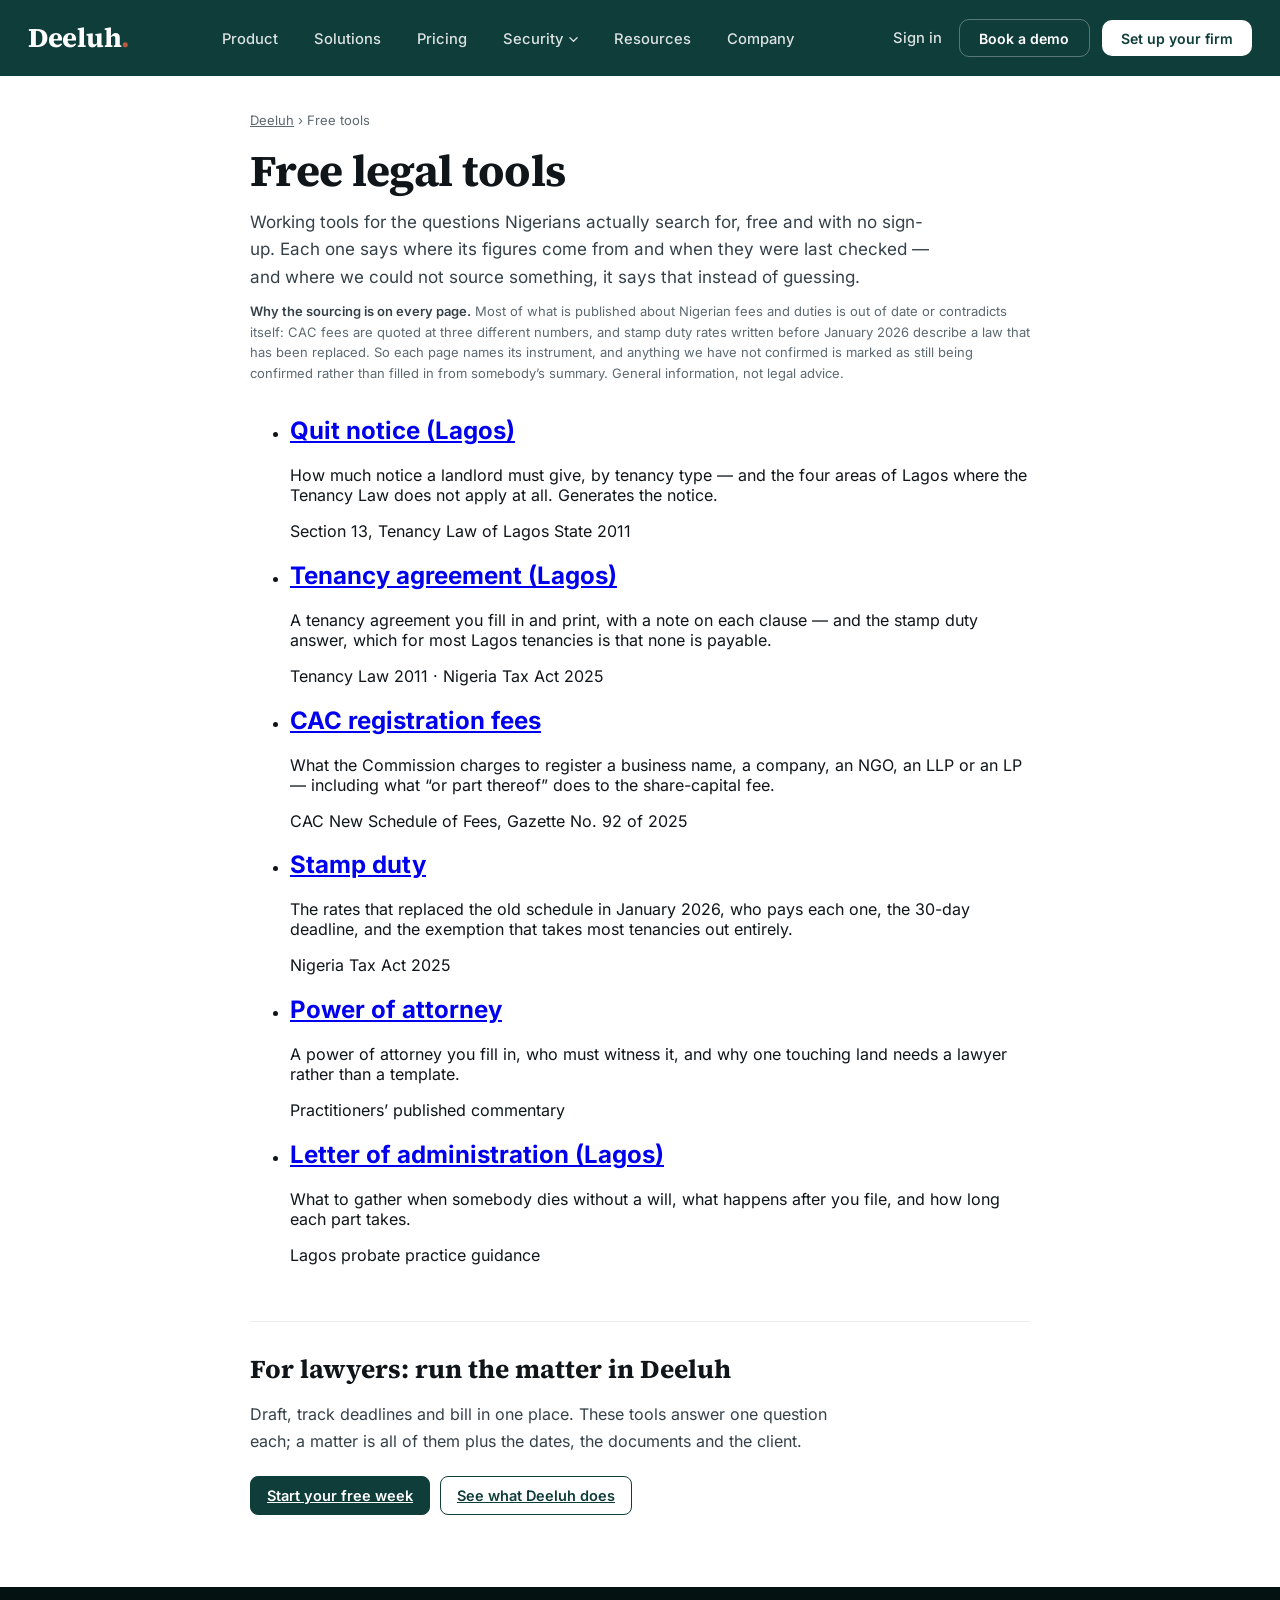
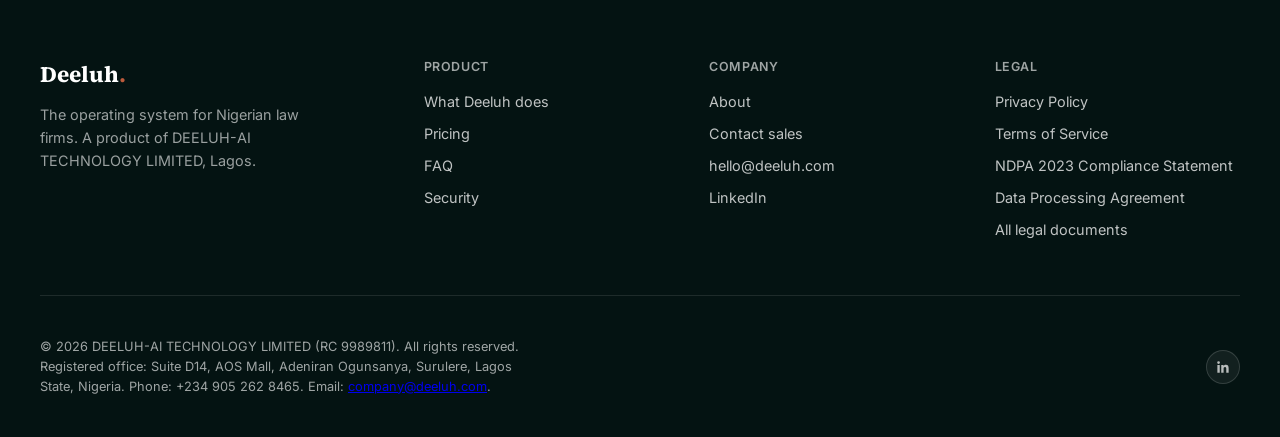
==== tools/index.html @ 896efa9a "Add a power of attorney page, the tools index, the sitemap and a page check Completes the set: six t" ====
<!DOCTYPE html>
<html lang="en">
<head>
<meta charset="UTF-8">
<meta name="viewport" content="width=device-width, initial-scale=1.0">
<title>Free legal tools for Nigeria · Deeluh</title>
<meta name="description" content="Free tools for Nigerian legal work: quit notice periods for Lagos, a tenancy agreement, CAC registration fees from the gazette, stamp duty rates from the Nigeria Tax Act 2025, a power of attorney, and a letter of administration checklist. No sign-up.">
<link rel="canonical" href="https://deeluh.com/tools/">
<meta property="og:type" content="article">
<meta property="og:site_name" content="Deeluh">
<meta property="og:title" content="Free legal tools for Nigeria · Deeluh">
<meta property="og:description" content="Free tools for Nigerian legal work: quit notice periods for Lagos, a tenancy agreement, CAC registration fees from the gazette, stamp duty rates from the Nigeria Tax Act 2025, a power of attorney, and a letter of administration checklist. No sign-up.">
<meta property="og:url" content="https://deeluh.com/tools/">
<meta property="og:image" content="https://deeluh.com/assets/images/og-deeluh.png">
<meta property="og:image:width" content="1200">
<meta property="og:image:height" content="630">
<meta name="twitter:card" content="summary_large_image">
<link rel="icon" href="/favicon.ico" sizes="48x48">
<link rel="icon" type="image/png" sizes="32x32" href="/assets/icons/favicon-32.png">
<link rel="apple-touch-icon" href="/assets/icons/apple-touch-icon.png">
<link rel="preload" href="/assets/fonts/source-serif-4-latin-wght.woff2" as="font" type="font/woff2" crossorigin>
<link rel="preload" href="/assets/fonts/inter-latin-wght.woff2" as="font" type="font/woff2" crossorigin>
<link rel="stylesheet" href="/styles.css">
<link rel="stylesheet" href="/assets/tools.css">
</head>
<body>

<nav class="navbar" id="siteNavbar">
  <div class="navbar__inner">

    <a href="/" class="navbar__logo" aria-label="Deeluh home page"><span class="wordmark">Deeluh<span class="wordmark__dot">.</span></span></a>

    <ul class="navbar__menu">
      <li><a href="/product.html">Product</a></li>
      <li><a href="/solutions.html">Solutions</a></li>
      <li><a href="/#pricing">Pricing</a></li>

      <li class="navbar__item--dropdown">
        <button class="navbar__dropdown-trigger" type="button" aria-haspopup="true" aria-expanded="false">
          Security
          <svg class="navbar__dropdown-caret" viewBox="0 0 10 6" fill="none" aria-hidden="true">
            <path d="M1 1l4 4 4-4" stroke="currentColor" stroke-width="1.4" stroke-linecap="round" stroke-linejoin="round"/>
          </svg>
        </button>
        <div class="navbar__dropdown-panel">
          <a href="/legal.html#security" class="navbar__dropdown-link">Security Overview</a>
          <a href="/legal.html" class="navbar__dropdown-link">Legal</a>
        </div>
      </li>

      <li><a href="/resources.html">Resources</a></li>
      <li><a href="/company.html">Company</a></li>
    </ul>

    <div class="navbar__actions">
      <a href="https://app.deeluh.com/auth/login" class="navbar__signin">Sign in</a>
      <a href="https://calendly.com/deeluhhq" class="navbar__btn navbar__btn--ghost">Book a demo</a>
      <a href="https://app.deeluh.com/auth/signup" class="navbar__btn navbar__btn--primary">Set up your firm</a>
    </div>

    <button class="navbar__burger" id="navBurger" aria-label="Toggle menu" aria-expanded="false">
      <span></span><span></span><span></span>
    </button>

  </div>

  <div class="navbar__mobile" id="navMobile">
    <div class="navbar__mobile-inner">
      <ul class="navbar__mobile-links">
        <li><a href="/product.html">Product</a></li>
        <li><a href="/solutions.html">Solutions</a></li>
        <li><a href="/#pricing">Pricing</a></li>

        <li class="navbar__mobile-dropdown" id="navLegalDropdown">
          <button class="navbar__mobile-dropdown-trigger" type="button" aria-expanded="false" aria-controls="navLegalPanel">
            Security
            <svg class="navbar__mobile-dropdown-caret" viewBox="0 0 10 6" fill="none" aria-hidden="true">
              <path d="M1 1l4 4 4-4" stroke="currentColor" stroke-width="1.4" stroke-linecap="round" stroke-linejoin="round"/>
            </svg>
          </button>
          <div class="navbar__mobile-dropdown-panel" id="navLegalPanel">
            <div class="navbar__mobile-dropdown-inner">
              <a href="/legal.html#security" class="navbar__dropdown-link">Security Overview</a>
              <a href="/legal.html" class="navbar__dropdown-link">Legal</a>
            </div>
          </div>
        </li>

        <li><a href="/resources.html">Resources</a></li>
        <li><a href="/company.html">Company</a></li>
      </ul>
      <div class="navbar__mobile-actions">
        <a href="https://app.deeluh.com/auth/signup" class="navbar__btn navbar__btn--primary">Set up your firm</a>
        <a href="https://calendly.com/deeluhhq" class="navbar__btn navbar__btn--ghost">Book a demo</a>
        <a href="https://app.deeluh.com/auth/login" class="navbar__btn navbar__btn--ghost">Sign in</a>
      </div>
    </div>
  </div>
</nav>

<main class="tool-main">
  <div class="tool-wrap">

    <p class="tool-crumb"><a href="/">Deeluh</a> &rsaquo; Free tools</p>

    <h1 class="tool-h1">Free legal tools</h1>

    <p class="tool-standfirst">Working tools for the questions Nigerians actually search for, free and with no
      sign-up. Each one says where its figures come from and when they were last checked &mdash; and where we could
      not source something, it says that instead of guessing.</p>

    <p class="tool-provenance"><strong>Why the sourcing is on every page.</strong> Most of what is published about
      Nigerian fees and duties is out of date or contradicts itself: CAC fees are quoted at three different numbers,
      and stamp duty rates written before January 2026 describe a law that has been replaced. So each page names its
      instrument, and anything we have not confirmed is marked as still being confirmed rather than filled in from
      somebody&rsquo;s summary. General information, not legal advice.</p>

    <ul class="toolgrid">
        <li class="toolcard">
          <h2 class="toolcard__name"><a href="/tools/quit-notice-lagos/">Quit notice (Lagos)</a></h2>
          <p class="toolcard__what">How much notice a landlord must give, by tenancy type &mdash; and the four areas of Lagos where the Tenancy Law does not apply at all. Generates the notice.</p>
          <p class="toolcard__src">Section 13, Tenancy Law of Lagos State 2011</p>
        </li>
        <li class="toolcard">
          <h2 class="toolcard__name"><a href="/tools/tenancy-agreement-lagos/">Tenancy agreement (Lagos)</a></h2>
          <p class="toolcard__what">A tenancy agreement you fill in and print, with a note on each clause &mdash; and the stamp duty answer, which for most Lagos tenancies is that none is payable.</p>
          <p class="toolcard__src">Tenancy Law 2011 &middot; Nigeria Tax Act 2025</p>
        </li>
        <li class="toolcard">
          <h2 class="toolcard__name"><a href="/tools/cac-registration-fees/">CAC registration fees</a></h2>
          <p class="toolcard__what">What the Commission charges to register a business name, a company, an NGO, an LLP or an LP &mdash; including what &ldquo;or part thereof&rdquo; does to the share-capital fee.</p>
          <p class="toolcard__src">CAC New Schedule of Fees, Gazette No. 92 of 2025</p>
        </li>
        <li class="toolcard">
          <h2 class="toolcard__name"><a href="/tools/stamp-duty-nigeria/">Stamp duty</a></h2>
          <p class="toolcard__what">The rates that replaced the old schedule in January 2026, who pays each one, the 30-day deadline, and the exemption that takes most tenancies out entirely.</p>
          <p class="toolcard__src">Nigeria Tax Act 2025</p>
        </li>
        <li class="toolcard">
          <h2 class="toolcard__name"><a href="/tools/power-of-attorney-nigeria/">Power of attorney</a></h2>
          <p class="toolcard__what">A power of attorney you fill in, who must witness it, and why one touching land needs a lawyer rather than a template.</p>
          <p class="toolcard__src">Practitioners&rsquo; published commentary</p>
        </li>
        <li class="toolcard">
          <h2 class="toolcard__name"><a href="/tools/letter-of-administration-lagos/">Letter of administration (Lagos)</a></h2>
          <p class="toolcard__what">What to gather when somebody dies without a will, what happens after you file, and how long each part takes.</p>
          <p class="toolcard__src">Lagos probate practice guidance</p>
        </li>
    </ul>

    <div class="tool-cta">
      <h2 class="tool-h2" style="margin-top:0">For lawyers: run the matter in Deeluh</h2>
      <p class="tool-p">Draft, track deadlines and bill in one place. These tools answer one question each; a matter
        is all of them plus the dates, the documents and the client.</p>
      <div class="tool-actions">
        <a class="tool-btn tool-btn--primary" href="https://app.deeluh.com/auth/signup">Start your free week</a>
        <a class="tool-btn" href="/product.html">See what Deeluh does</a>
      </div>
    </div>

  </div>
</main>

<footer class="site-footer">
    <div class="site-footer__inner">
  
      <div class="footer-grid">
  
        <div class="footer-brand">
          <p class="footer-brand__name"><a href="/">Deeluh<span class="wordmark__dot">.</span></a></p>
          <p class="footer-brand__tagline">The operating system for Nigerian law firms. A product of DEELUH-AI TECHNOLOGY LIMITED, Lagos.</p>
        </div>
  
        <div class="footer-col">
          <p class="footer-col__title">Product</p>
          <ul>
            <li><a href="/#what">What Deeluh does</a></li>
            <li><a href="/#pricing">Pricing</a></li>
            <li><a href="/#faq">FAQ</a></li>
            <li><a href="/legal.html#security">Security</a></li>
          </ul>
        </div>
  
        <div class="footer-col">
          <p class="footer-col__title">Company</p>
          <ul>
            <li><a href="/company.html">About</a></li>
            <li><a href="/company.html#contactSection">Contact sales</a></li>
            <li><!--email_off--><a href="mailto:hello@deeluh.com">hello@deeluh.com</a><!--/email_off--></li>
            <li><a href="https://linkedin.com/company/deeluh" target="_blank" rel="noopener">LinkedIn</a></li>
          </ul>
        </div>
  
        <div class="footer-col">
          <p class="footer-col__title">Legal</p>
          <ul>
          <li><a href="https://app.deeluh.com/legal/privacy">Privacy Policy</a></li>
          <li><a href="https://app.deeluh.com/legal/terms">Terms of Service</a></li>
          <li><a href="https://app.deeluh.com/legal/ndpa-compliance">NDPA 2023 Compliance Statement</a></li>
          <li><a href="https://app.deeluh.com/legal/data-processing">Data Processing Agreement</a></li>
          <li><a href="/legal.html">All legal documents</a></li>
          </ul>
        </div>
  
      </div>
  
      <div class="footer-bottom">
        <p class="footer-bottom__legal">© 2026 DEELUH-AI TECHNOLOGY LIMITED (RC 9989811). All rights reserved. Registered office: Suite D14, AOS Mall, Adeniran Ogunsanya, Surulere, Lagos State, Nigeria. Phone: +234 905 262 8465. Email: <a href="mailto:company@deeluh.com">company@deeluh.com</a>.</p>
  
        <div class="footer-bottom__social">
          <a href="https://linkedin.com/company/deeluh" target="_blank" rel="noopener" aria-label="Deeluh on LinkedIn">
            <svg width="16" height="16" viewBox="0 0 24 24" fill="currentColor"><path d="M20.45 20.45h-3.55v-5.57c0-1.33-.03-3.04-1.85-3.04-1.86 0-2.14 1.45-2.14 2.94v5.67H9.36V9h3.41v1.56h.05c.48-.9 1.64-1.85 3.38-1.85 3.6 0 4.27 2.37 4.27 5.46v6.28zM5.34 7.43a2.06 2.06 0 1 1 0-4.12 2.06 2.06 0 0 1 0 4.12zM7.12 20.45H3.56V9h3.56v11.45z"/></svg>
          </a>
        </div>
      </div>
  
    </div>
  </footer>

<script>
  /* The navbar's own behaviour, the same as the rest of the site: colour swap on scroll and the
     burger toggle. Repeated per page because the site has no shared client bundle. */
  (function () {
    var navbar = document.getElementById('siteNavbar');
    var burger = document.getElementById('navBurger');
    if (!navbar) return;
    function scrollState() { navbar.classList.toggle('is-scrolled', window.scrollY > 40); }
    window.addEventListener('scroll', scrollState, { passive: true });
    scrollState();
    if (burger) {
      burger.addEventListener('click', function () {
        var open = navbar.classList.toggle('is-open');
        burger.setAttribute('aria-expanded', String(open));
      });
      window.addEventListener('resize', function () {
        if (window.matchMedia('(min-width: 981px)').matches) {
          navbar.classList.remove('is-open');
          burger.setAttribute('aria-expanded', 'false');
        }
      });
    }
  })();
</script>

</body>
</html>
---- styles.css ----
/* Brand typefaces, served from this site (B-04): Source Serif 4 for display and the wordmark, Inter for
   text. Latin and Latin Extended subsets, variable weight; Latin Extended carries the naira sign.
   Both are SIL Open Font License 1.1 (assets/fonts/LICENSE-*.txt). Serving them here, not from Google
   Fonts, also stops every page view sending the visitor's address to a third party (L-11). */
@font-face { font-family: "Source Serif 4"; font-style: normal; font-weight: 200 900; font-display: swap;
  src: url("/assets/fonts/source-serif-4-latin-wght.woff2") format("woff2");
  unicode-range: U+0000-00FF, U+0131, U+0152-0153, U+02BB-02BC, U+02C6, U+02DA, U+02DC, U+0304, U+0308, U+0329, U+2000-206F, U+20AC, U+2122, U+2191, U+2193, U+2212, U+2215, U+FEFF, U+FFFD; }
@font-face { font-family: "Source Serif 4"; font-style: normal; font-weight: 200 900; font-display: swap;
  src: url("/assets/fonts/source-serif-4-latin-ext-wght.woff2") format("woff2");
  unicode-range: U+0100-02BA, U+02BD-02C5, U+02C7-02CC, U+02CE-02D7, U+02DD-02FF, U+0304, U+0308, U+0329, U+1D00-1DBF, U+1E00-1E9F, U+1EF2-1EFF, U+2020, U+20A0-20AB, U+20AD-20C4, U+2113, U+2C60-2C7F, U+A720-A7FF; }
@font-face { font-family: "Inter"; font-style: normal; font-weight: 100 900; font-display: swap;
  src: url("/assets/fonts/inter-latin-wght.woff2") format("woff2");
  unicode-range: U+0000-00FF, U+0131, U+0152-0153, U+02BB-02BC, U+02C6, U+02DA, U+02DC, U+0304, U+0308, U+0329, U+2000-206F, U+20AC, U+2122, U+2191, U+2193, U+2212, U+2215, U+FEFF, U+FFFD; }
@font-face { font-family: "Inter"; font-style: normal; font-weight: 100 900; font-display: swap;
  src: url("/assets/fonts/inter-latin-ext-wght.woff2") format("woff2");
  unicode-range: U+0100-02BA, U+02BD-02C5, U+02C7-02CC, U+02CE-02D7, U+02DD-02FF, U+0304, U+0308, U+0329, U+1D00-1DBF, U+1E00-1E9F, U+1EF2-1EFF, U+2020, U+20A0-20AB, U+20AD-20C0, U+2113, U+2C60-2C7F, U+A720-A7FF; }

:root {
    --brand-primary: #0F3D3A;
    --brand-primary-hover: #0a2b29;
    --brand-primary-tint: #e6ecec;
    --brand-clay: #BC5B3C;
    --brand-clay-hover: #a04a30;
    --brand-clay-tint: #f7ece7;
    --brand-clay-light: #e7b7a4;
    --ink: #0f1519;
    --ink-2: #354149;
    --ink-3: #5c6971;


    --font-display: "Source Serif 4", Georgia, serif;
    --font-body: "Inter", system-ui, -apple-system, "Segoe UI", sans-serif;
    --shine-cycle: 5s;
  }

  * { box-sizing: border-box; }
  body { margin: 0; font-family: var(--font-body); color: var(--ink); background: #fff; }
  h2, h3 { overflow-wrap: normal; word-break: keep-all; }

 
 
 
 /* ==========================================================
     NAVBAR
     ========================================================== */
     .navbar {
      position: fixed;
      top: 0;
      left: 0;
      right: 0;
      z-index: 1000;
      background: var(--brand-primary);
      transition: background-color .35s ease, box-shadow .35s ease;
    }
    
    .navbar.is-scrolled {
      background: #fff;
      box-shadow: 0 1px 0 rgba(15, 21, 25, 0.06), 0 12px 24px -18px rgba(15, 21, 25, 0.15);
    }
    
    .navbar__inner {
      max-width: 1400px;
      margin: 0 auto;
      padding: 0 1.75rem;
      height: 76px;
      display: flex;
      align-items: center;
      justify-content: space-between;
      gap: 1.5rem;
    }
    
    /* ==========================================================
       LOGO — extreme left
       ========================================================== */
    .navbar__logo {
      display: inline-flex;
      align-items: center;
      text-decoration: none;
      flex-shrink: 0;
      position: relative;
      height: 30px;
    }
    
    .navbar__logo img {
      height: 30px;
      width: auto;
      display: block;
      transition: opacity .35s ease;
    }
    
    .navbar__logo img.navbar__logo--white {
      position: absolute;
      left: 0;
      top: 0;
      opacity: 1;
    }
    
    .navbar__logo img.navbar__logo--color {
      opacity: 0;
    }
    
    .navbar.is-scrolled .navbar__logo img.navbar__logo--white { opacity: 0; }
    .navbar.is-scrolled .navbar__logo img.navbar__logo--color { opacity: 1; }
    
    /* ==========================================================
       MENU — centered
       ========================================================== */
    .navbar__menu {
      display: flex;
      align-items: center;
      gap: 2.25rem;
      list-style: none;
      margin: 0;
      padding: 0;
    }
    
    .navbar__menu a {
      font-size: .92rem;
      font-weight: 500;
      color: rgba(255, 255, 255, 0.85);
      text-decoration: none;
      white-space: nowrap;
      transition: color .25s ease;
    }
    
    .navbar.is-scrolled .navbar__menu a {
      color: var(--ink-3);
    }
    
    .navbar.is-scrolled .navbar__menu a:hover {
      color: var(--brand-clay);
    }
    
    .navbar__menu a:hover {
      color: var(--brand-clay);
    }
    
    /* ==========================================================
       LEGAL DROPDOWN — desktop
       Opens on hover, and on keyboard focus (:focus-within) for
       accessibility. Sits inside .navbar__menu, so it inherits the
       same color-swap-on-scroll behaviour as the plain links.
       ========================================================== */
    .navbar__item--dropdown {
      position: relative;
    }
    
    /* invisible bridge over the trigger→panel gap, so moving the
       mouse down into the panel doesn't register as "leaving" the
       dropdown and close it early */
    .navbar__item--dropdown::after {
      content: "";
      position: absolute;
      left: -1rem;
      right: -1rem;
      top: 100%;
      height: 16px;
    }
    
    .navbar__dropdown-trigger {
      display: inline-flex;
      align-items: center;
      gap: .35rem;
      background: none;
      border: none;
      padding: 0;
      font-family: inherit;
      font-size: .92rem;
      font-weight: 500;
      color: rgba(255, 255, 255, 0.85);
      cursor: pointer;
      white-space: nowrap;
      transition: color .25s ease;
    }
    
    .navbar.is-scrolled .navbar__dropdown-trigger { color: var(--ink-3); }
    
    .navbar__dropdown-trigger:hover,
    .navbar__item--dropdown:hover .navbar__dropdown-trigger,
    .navbar__item--dropdown:focus-within .navbar__dropdown-trigger {
      color: var(--brand-clay);
    }
    
    .navbar__dropdown-caret {
      width: 9px;
      height: 9px;
      flex-shrink: 0;
      transition: transform .25s ease;
    }
    
    .navbar__item--dropdown:hover .navbar__dropdown-caret,
    .navbar__item--dropdown:focus-within .navbar__dropdown-caret {
      transform: rotate(180deg);
    }
    
    .navbar__dropdown-panel {
      position: absolute;
      top: calc(100% + 16px);
      left: 50%;
      transform: translate(-50%, 8px);
      width: 260px;
      background: #0F3D3A;
      border-radius: 14px;
      padding: .6rem;
      box-shadow: 0 20px 40px -16px rgba(15, 21, 25, 0.28), 0 2px 8px rgba(15, 21, 25, 0.06);
      border: 1px solid rgba(15, 21, 25, 0.06);
      opacity: 0;
      visibility: hidden;
      pointer-events: none;
      transition: opacity .22s ease, transform .22s ease, visibility .22s;
      z-index: 20;
    }
    
    .navbar__item--dropdown:hover .navbar__dropdown-panel,
    .navbar__item--dropdown:focus-within .navbar__dropdown-panel {
      opacity: 1;
      visibility: visible;
      transform: translate(-50%, 0);
      pointer-events: auto;
    }
    
    .navbar__dropdown-link {
      display: block;
      padding: .6rem .75rem;
      border-radius: 9px;
      font-size: .86rem;
      font-weight: 500;
      color: var(--ink-2);
      text-decoration: none;
      white-space: normal;
      transition: background .18s ease, color .18s ease;
    }
    
    .navbar__dropdown-link:hover {
      background: var(--brand-clay-tint);
      color: var(--brand-clay-hover);
    }
    
    .navbar__dropdown-link--all {
      margin-top: .3rem;
      padding-top: .85rem;
      border-top: 1px solid rgba(15, 21, 25, 0.08);
      color: var(--brand-primary);
      font-weight: 600;
    }
    
    @media (prefers-reduced-motion: reduce) {
      .navbar__dropdown-panel,
      .navbar__dropdown-caret,
      .navbar__dropdown-trigger {
        transition: none;
      }
    }
    
    /* ==========================================================
       ACTIONS — two buttons, extreme right
       ========================================================== */
    .navbar__actions {
      display: flex;
      align-items: center;
      gap: .75rem;
      flex-shrink: 0;
    }
    
    .navbar__btn {
      display: inline-flex;
      align-items: center;
      justify-content: center;
      padding: .6rem 1.2rem;
      border-radius: 10px;
      font-size: .88rem;
      font-weight: 600;
      text-decoration: none;
      white-space: nowrap;
      transition: background .25s ease, border-color .25s ease, color .25s ease, transform .25s ease;
    }
    
    /* secondary — "Book a Demo": ghost outline, adapts to scroll state */
    .navbar__btn--ghost {
      background: transparent;
      border: 1px solid rgba(255, 255, 255, 0.3);
      color: #fff;
    }
    
    .navbar__btn--ghost:hover {
      border-color: var(--brand-clay);
      color: var(--brand-clay);
    }
    
    .navbar.is-scrolled .navbar__btn--ghost {
      border-color: rgba(15, 21, 25, 0.16);
      color: var(--ink-2);
    }
    
    .navbar.is-scrolled .navbar__btn--ghost:hover {
      border-color: var(--brand-clay);
      color: var(--brand-clay);
    }
    
    /* primary — "Get Started": solid clay, stays constant across
       both navbar states so it's always the clear CTA */
    .navbar__btn--primary {
      background: var(--brand-clay);
      color: #fff;
      box-shadow: 0 6px 16px -8px rgba(188, 91, 60, 0.55);
    }
    
    .navbar__btn--primary:hover {
      background: var(--brand-clay-hover);
      transform: translateY(-1px);
    }
    
    /* ==========================================================
       HAMBURGER — mobile only
       ========================================================== */
    .navbar__burger {
      display: none;
      flex-direction: column;
      justify-content: center;
      gap: 5px;
      width: 32px;
      height: 32px;
      background: none;
      border: none;
      cursor: pointer;
      padding: 0;
      flex-shrink: 0;
    }
    
    .navbar__burger span {
      display: block;
      width: 100%;
      height: 2px;
      background: #fff;
      border-radius: 2px;
      transition: background .35s ease, transform .3s ease, opacity .3s ease;
    }
    
    .navbar.is-scrolled .navbar__burger span { background: var(--ink); }
    
    .navbar.is-open .navbar__burger span:nth-child(1) { transform: translateY(7px) rotate(45deg); }
    .navbar.is-open .navbar__burger span:nth-child(2) { opacity: 0; }
    .navbar.is-open .navbar__burger span:nth-child(3) { transform: translateY(-7px) rotate(-45deg); }
    
    /* when the mobile menu is open, the burger's bars should read
       dark regardless of scroll state, since the panel behind it is white */
    .navbar.is-open .navbar__burger span { background: var(--ink) !important; }
    
    /* ==========================================================
       MOBILE PANEL
       ========================================================== */
    .navbar__mobile {
      display: none;
      background: #fff;
      max-height: 0;
      overflow: hidden;
      transition: max-height .4s cubic-bezier(.2,.8,.2,1);
      border-top: 1px solid rgba(15, 21, 25, 0.06);
    }
    
    /* raised from 480px to make room for the Legal accordion
       opening up inside the mobile panel */
    .navbar.is-open .navbar__mobile {
      max-height: 900px;
    }
    
    .navbar__mobile-inner {
      padding: 1.5rem 1.75rem 2rem;
      display: flex;
      flex-direction: column;
      gap: 1.5rem;
    }
    
    .navbar__mobile-links {
      display: flex;
      flex-direction: column;
      gap: 1.1rem;
      list-style: none;
      margin: 0;
      padding: 0;
    }
    
    .navbar__mobile-links a {
      font-size: 1rem;
      font-weight: 600;
      color: var(--ink-2);
      text-decoration: none;
      transition: color .2s ease;
    }
    
    .navbar__mobile-links a:hover { color: var(--brand-clay); }
    
    /* ==========================================================
       LEGAL DROPDOWN — mobile
       Tap to expand/collapse, since hover isn't reliable (or
       discoverable) on touch.
       ========================================================== */
    .navbar__mobile-dropdown-trigger {
      display: flex;
      align-items: center;
      justify-content: space-between;
      width: 100%;
      background: none;
      border: none;
      padding: 0;
      font-family: inherit;
      font-size: 1rem;
      font-weight: 600;
      color: var(--ink-2);
      cursor: pointer;
      transition: color .2s ease;
    }
    
    .navbar__mobile-dropdown-trigger:hover { color: var(--brand-clay); }
    
    .navbar__mobile-dropdown-caret {
      width: 10px;
      height: 10px;
      flex-shrink: 0;
      transition: transform .3s ease;
    }
    
    .navbar__mobile-dropdown.is-open .navbar__mobile-dropdown-caret {
      transform: rotate(180deg);
    }
    
    .navbar__mobile-dropdown-panel {
      max-height: 0;
      overflow: hidden;
      transition: max-height .35s cubic-bezier(.2,.8,.2,1);
    }
    
    .navbar__mobile-dropdown.is-open .navbar__mobile-dropdown-panel {
      max-height: 360px;
    }
    
    .navbar__mobile-dropdown-inner {
      display: flex;
      flex-direction: column;
      gap: .05rem;
      padding-top: .9rem;
    }
    
    .navbar__mobile-dropdown-link {
      font-size: .92rem;
      font-weight: 500;
      color: var(--ink-3);
      text-decoration: none;
      padding: .55rem 0;
      transition: color .2s ease;
    }
    
    .navbar__mobile-dropdown-link:hover { color: var(--brand-clay); }
    
    @media (prefers-reduced-motion: reduce) {
      .navbar__mobile-dropdown-panel,
      .navbar__mobile-dropdown-caret {
        transition: none;
      }
    }
    
    .navbar__mobile-actions {
      display: flex;
      flex-direction: column;
      gap: .75rem;
    }
    
    .navbar__mobile-actions .navbar__btn {
      width: 100%;
      padding: .8rem 1.2rem;
    }
    
    .navbar__mobile-actions .navbar__btn--ghost {
      border-color: rgba(15, 21, 25, 0.16);
      color: var(--ink-2);
    }
    
    /* ==========================================================
       RESPONSIVE
       ========================================================== */
    @media (max-width: 980px) {
      .navbar__menu,
      .navbar__actions { display: none; }
      .navbar__burger { display: flex; }
      .navbar__mobile { display: block; }
      .navbar__inner { height: 68px; }
    }
    
    @media (prefers-reduced-motion: reduce) {
      .navbar, .navbar__mobile, .navbar__btn, .navbar__menu a { transition: none; }
    }
    


    /* =========================================================================================== */


      /* ==========================================================
     FOOTER
     ========================================================== */
     .site-footer {
      /* background: var(--brand-primary-hover); */
      padding: 4.5rem 1.5rem 0;
      color: rgba(255, 255, 255, 0.72);
      background: #041312;
    }
  
    .site-footer__inner {
      max-width: 1200px;
      margin: 0 auto;
    }
  
    /* ==========================================================
       TOP GRID — brand column + three link columns
       ========================================================== */
    .footer-grid {
      display: grid;
      grid-template-columns: 1.4fr 1fr 1fr 1fr;
      gap: 2.5rem;
      padding-bottom: 3.5rem;
      border-bottom: 1px solid rgba(255, 255, 255, 0.1);
    }
  
    .footer-brand__name {
      font-family: var(--font-display);
      font-weight: 500;
      font-size: 1.4rem;
      color: #fff;
  
      margin: 0 0 .85rem;
    }

    .footer-brand__name a {
      color: #fff;
      text-decoration: none;
    }

  
    .footer-brand__tagline {
      font-size: .9rem;
      line-height: 1.6;
      color: rgba(255, 255, 255, 0.6);
      max-width: 30ch;
      margin: 0;
    }
  
    .footer-col__title {
      font-size: .78rem;
      font-weight: 600;
      letter-spacing: .05em;
      text-transform: uppercase;
      color: rgba(255, 255, 255, 0.45);
      margin: 0 0 1.1rem;
    }
  
    .footer-col ul {
      list-style: none;
      margin: 0;
      padding: 0;
      display: flex;
      flex-direction: column;
      gap: .75rem;
    }
  
    .footer-col a {
      font-size: .9rem;
      color: rgba(255, 255, 255, 0.75);
      text-decoration: none;
      transition: color .2s ease;
    }
  
    .footer-col a:hover {
      color: var(--brand-clay);
    }
  
    /* ==========================================================
       BOTTOM BAR
       ========================================================== */
    .footer-bottom {
      display: flex;
      align-items: center;
      justify-content: space-between;
      flex-wrap: wrap;
      gap: 1rem;
      padding: 1.75rem 0;
      font-size: .8rem;
      color: rgba(255, 255, 255, 0.45);
    }
  
    .footer-bottom__legal {
      max-width: 62ch;
      line-height: 1.55;
    }
  
    .footer-bottom__social {
      display: flex;
      align-items: center;
      gap: 1rem;
      flex-shrink: 0;
    }
  
    .footer-bottom__social a {
      display: inline-flex;
      align-items: center;
      justify-content: center;
      width: 34px;
      height: 34px;
      border-radius: 50%;
      background: rgba(255, 255, 255, 0.06);
      border: 1px solid rgba(255, 255, 255, 0.14);
      color: rgba(255, 255, 255, 0.7);
      transition: background .2s ease, border-color .2s ease, color .2s ease;
    }
  
    .footer-bottom__social a:hover {
      background: var(--brand-clay);
      border-color: var(--brand-clay);
      color: #fff;
    }
  
    /* ==========================================================
       RESPONSIVE
       ========================================================== */
    @media (max-width: 860px) {
      .footer-grid {
        grid-template-columns: 1fr 1fr;
        row-gap: 2.5rem;
      }
      .footer-brand { grid-column: 1 / -1; }
    }
  
    @media (max-width: 560px) {
      .site-footer { padding: 3.5rem 1.25rem 0; }
      .footer-grid { grid-template-columns: 1fr; }
      .footer-bottom { flex-direction: column; align-items: flex-start; }
    }

/* ==========================================================
   31 OCT 2026 SITE CORRECTIONS (30 Oct website review)
   ========================================================== */
/* The wordmark is text: "Deeluh." in Source Serif 4 Bold, with a clay full stop (B-06, D-18). */
.wordmark {
  font-family: var(--font-display);
  font-weight: 700;
  font-size: 1.7rem;
  line-height: 1;
  letter-spacing: -0.01em;
  color: #fff;
  transition: color .35s ease;
}
.navbar.is-scrolled .wordmark { color: var(--brand-primary); }
.wordmark__dot { color: var(--brand-clay); -webkit-text-fill-color: var(--brand-clay); }
.footer-brand__name { font-weight: 700; }

/* Navigation: teal is the colour of action; clay is kept for AI (B-05). On the teal bar the main
   button is white, on the white bar it is teal. */
.navbar__menu a:hover,
.navbar__dropdown-trigger:hover,
.navbar__item--dropdown:hover .navbar__dropdown-trigger,
.navbar__item--dropdown:focus-within .navbar__dropdown-trigger { color: #fff; }
.navbar.is-scrolled .navbar__menu a:hover,
.navbar.is-scrolled .navbar__dropdown-trigger:hover,
.navbar.is-scrolled .navbar__item--dropdown:hover .navbar__dropdown-trigger,
.navbar.is-scrolled .navbar__item--dropdown:focus-within .navbar__dropdown-trigger { color: var(--brand-primary); }
/* the Security menu sits on teal in both states, so its links are light (they were 2.1 to 1, B-14) */
.navbar__dropdown-panel .navbar__dropdown-link { color: rgba(255, 255, 255, 0.92); }
.navbar__dropdown-panel .navbar__dropdown-link:hover { background: rgba(255, 255, 255, 0.10); color: #fff; }
.navbar__btn--ghost:hover { border-color: #fff; color: #fff; }
.navbar.is-scrolled .navbar__btn--ghost:hover { border-color: var(--brand-primary); color: var(--brand-primary); }
.navbar__btn--primary { background: #fff; color: var(--brand-primary); box-shadow: none; }
.navbar__btn--primary:hover { background: var(--brand-primary-tint); }
.navbar.is-scrolled .navbar__btn--primary,
.navbar__mobile-actions .navbar__btn--primary { background: var(--brand-primary); color: #fff; }
.navbar.is-scrolled .navbar__btn--primary:hover,
.navbar__mobile-actions .navbar__btn--primary:hover { background: var(--brand-primary-hover); }
.navbar__signin {
  font-size: .92rem;
  font-weight: 500;
  color: rgba(255, 255, 255, 0.85);
  text-decoration: none;
  white-space: nowrap;
  padding: .6rem .35rem;
  transition: color .25s ease;
}
.navbar__signin:hover { color: #fff; }
.navbar.is-scrolled .navbar__signin { color: var(--ink-3); }
.navbar.is-scrolled .navbar__signin:hover { color: var(--brand-primary); }
.navbar__mobile-links a:hover,
.navbar__mobile-dropdown-trigger:hover,
.navbar__mobile-dropdown-link:hover { color: var(--brand-primary); }
@media (max-width: 1240px) and (min-width: 981px) {
  .navbar__menu { gap: 1.4rem; }
  .navbar__actions { gap: .5rem; }
  .navbar__btn { padding: .6rem .9rem; }
}

/* Anchor links (#security, #pricing, #blog, #guides, #free-report) land below the fixed
   navigation bar instead of underneath it. */
html { scroll-padding-top: 112px; }

/* Closed phone menu and its Security panel: hidden from the keyboard and screen readers, not only
   clipped (accessibility review, 31 October). Visibility flips after the slide, so it still animates. */
.navbar__mobile { visibility: hidden; transition: max-height .4s cubic-bezier(.2,.8,.2,1), visibility 0s linear .4s; }
.navbar.is-open .navbar__mobile { visibility: visible; transition: max-height .4s cubic-bezier(.2,.8,.2,1), visibility 0s; }
.navbar__mobile-dropdown-panel { visibility: hidden; transition: max-height .35s cubic-bezier(.2,.8,.2,1), visibility 0s linear .35s; }
.navbar__mobile-dropdown.is-open .navbar__mobile-dropdown-panel { visibility: visible; transition: max-height .35s cubic-bezier(.2,.8,.2,1), visibility 0s; }
@media (prefers-reduced-motion: reduce) {
  .navbar__mobile, .navbar.is-open .navbar__mobile,
  .navbar__mobile-dropdown-panel, .navbar__mobile-dropdown.is-open .navbar__mobile-dropdown-panel { transition: none; }
}

/* Decorative shapes on the Product and Company pages made phones scroll sideways (B-15). They are
   clipped in their own sections: clip on body is not passed to the viewport, and hidden on the root
   or body would stop the sticky scroll effects working. */
.modules, .about-deeluh, .deeluh-story, .flabs, .team-gallery { overflow-x: clip; }

/* Footer: links and the small print reach 4.5 to 1 on the footer's near-black teal (B-14). */
.footer-col__title { color: rgba(255, 255, 255, 0.62); }
.footer-bottom { color: rgba(255, 255, 255, 0.62); }
.footer-col a:hover { color: #fff; }
.footer-bottom__social a:hover { background: var(--brand-primary); border-color: rgba(255, 255, 255, 0.4); }
---- assets/tools.css ----
/* ==========================================================
   Tool pages (/tools/*). Shared by every free tool page.
   Every colour and face here comes from the site's own tokens in styles.css;
   nothing below redefines a brand colour.
   ========================================================== */
  /* Tool pages. Every colour and face below comes from the site's own tokens in styles.css; nothing
     here redefines a brand colour. "Being confirmed" is shown with a dashed outline and plain words
     rather than a colour, so it can never be mistaken for something that has been checked. */
  .tool-wrap { max-width: 820px; margin: 0 auto; padding: 0 20px; }
  .tool-main { padding: 112px 0 72px; }
  .tool-crumb { font-size: 13px; color: var(--ink-3); margin: 0 0 18px; }
  .tool-crumb a { color: var(--ink-3); }
  .tool-h1 { font-family: var(--font-display); font-size: clamp(30px, 5vw, 44px); line-height: 1.12;
             letter-spacing: -0.015em; margin: 0 0 14px; color: var(--ink); }
  .tool-standfirst { font-size: 17px; line-height: 1.6; color: var(--ink-2); margin: 0 0 10px; max-width: 62ch; }
  .tool-provenance { font-size: 13px; line-height: 1.6; color: var(--ink-3); margin: 0 0 32px; }
  .tool-provenance strong { color: var(--ink-2); font-weight: 600; }

  /* THE SIGNATURE: a gate, not a percentage. A registrar either sees you or sends you away. */
  .gate { border: 1px solid #dfe5e5; border-radius: 14px; background: #fff; padding: 20px 22px; margin: 0 0 22px; }
  .gate__label { font-family: var(--font-display); font-size: 20px; color: var(--ink); margin: 0 0 4px; }
  .gate__count { font-family: "JetBrains Mono", ui-monospace, monospace; font-size: 12.5px;
                 color: var(--ink-3); margin: 0 0 14px; }
  .gate__track { height: 6px; border-radius: 99px; background: var(--brand-primary-tint); overflow: hidden; }
  .gate__fill { height: 100%; width: 0%; border-radius: 99px; background: var(--brand-primary);
                transition: width 260ms ease; }
  @media (prefers-reduced-motion: reduce) { .gate__fill { transition: none; } }

  .checklist { list-style: none; margin: 0 0 10px; padding: 0; }
  .checklist li { border-top: 1px solid #e8eced; padding: 16px 0; }
  .checklist li:last-child { border-bottom: 1px solid #e8eced; }
  .check { display: grid; grid-template-columns: 22px 1fr; gap: 12px; align-items: start; cursor: pointer; }
  .check input { width: 18px; height: 18px; margin: 2px 0 0; accent-color: var(--brand-primary); }
  .check__title { font-size: 15.5px; font-weight: 600; color: var(--ink); line-height: 1.4; }
  .check__note { font-size: 14px; color: var(--ink-2); line-height: 1.6; margin: 4px 0 0; }
  .check input:focus-visible { outline: 2px solid var(--brand-primary); outline-offset: 2px; }

  /* Provenance. A chip says where a requirement came from; "being confirmed" is deliberately quiet
     and carries no tick, no bold and no colour that could read as approved. */
  .chip { display: inline-block; font-size: 11.5px; letter-spacing: 0.02em; text-transform: uppercase;
          padding: 2px 7px; border-radius: 5px; margin: 7px 6px 0 0; font-weight: 600; }
  .chip--guidance { background: var(--brand-primary-tint); color: #17514d; }
  .chip--checking { background: transparent; color: var(--ink-3); border: 1px dashed #b9c2c2; font-weight: 500; }

  .tool-actions { display: flex; flex-wrap: wrap; gap: 10px; margin: 20px 0 0; }
  .tool-btn { font: inherit; font-size: 14.5px; font-weight: 600; padding: 10px 16px; border-radius: 8px;
              border: 1px solid var(--brand-primary); background: #fff; color: var(--brand-primary); cursor: pointer; }
  .tool-btn--primary { background: var(--brand-primary); color: #fff; }
  .tool-btn:focus-visible { outline: 2px solid var(--brand-primary); outline-offset: 2px; }

  .tool-h2 { font-family: var(--font-display); font-size: 26px; line-height: 1.2; margin: 52px 0 14px; color: var(--ink); }
  .tool-h3 { font-family: var(--font-body); font-size: 16.5px; font-weight: 700; color: var(--ink);
             margin: 26px 0 6px; }
  .tool-p { font-size: 16px; line-height: 1.7; color: var(--ink-2); max-width: 62ch; }

  /* The process IS a sequence, so it is numbered. The checklist above is a SET, so it is not. */
  .steps { list-style: none; counter-reset: s; margin: 18px 0 0; padding: 0; }
  .steps li { counter-increment: s; display: grid; grid-template-columns: 34px 1fr; gap: 14px; padding: 0 0 20px; }
  .steps li::before { content: counter(s); font-family: "JetBrains Mono", ui-monospace, monospace; font-size: 13px;
                      color: var(--brand-primary); border: 1px solid var(--brand-primary-tint); border-radius: 7px;
                      width: 28px; height: 28px; display: grid; place-items: center; }
  .steps__title { font-size: 15.5px; font-weight: 600; color: var(--ink); }
  .steps__note { font-size: 14.5px; color: var(--ink-2); line-height: 1.6; margin: 3px 0 0; }

  .unconfirmed { border: 1px dashed #b9c2c2; border-radius: 12px; padding: 18px 20px; margin: 18px 0 0; background: #fcfdfd; }
  .unconfirmed__h { font-size: 14px; font-weight: 700; color: var(--ink-2); margin: 0 0 8px;
                    text-transform: uppercase; letter-spacing: 0.04em; }
  .sources { font-size: 14px; line-height: 1.8; color: var(--ink-2); padding-left: 20px; }
  .tool-cta { border-top: 1px solid #e8eced; margin: 56px 0 0; padding: 32px 0 0; }
  @media (max-width: 560px) {
    /* The desktop top padding clears a taller fixed navbar than the mobile one, and a 20px gutter
       is the site's own. Nothing else needs to move: the wrap is fluid and both grids are
       narrow-column-plus-text, which hold at 320px. */
    .tool-main { padding: 84px 0 56px; }
    .tool-wrap { padding: 0 16px; }
    .gate { padding: 16px 16px; }
    .tool-h2 { font-size: 23px; margin-top: 40px; }
    .tool-standfirst { font-size: 16px; }
    .tool-actions .tool-btn { flex: 1 1 100%; text-align: center; }
  }

  @media print {
    .navbar, .site-footer, .tool-cta, .tool-actions { display: none !important; }
    .tool-main { padding: 0; }
  }

/* ---- Calculator form controls and the fee table ---- */
.field { margin: 0 0 16px; }
.field[hidden] { display: none; }
.field__label { display: block; font-size: 14px; font-weight: 600; color: var(--ink-2); margin: 0 0 6px; }
.field__control { font: inherit; font-size: 15.5px; width: 100%; padding: 10px 12px; color: var(--ink);
                  border: 1px solid #cfd8d8; border-radius: 8px; background: #fff; }
.field__control--short { width: 110px; }
.field__control:focus-visible { outline: 2px solid var(--brand-primary); outline-offset: 1px; border-color: var(--brand-primary); }
.field__hint { font-size: 13px; color: var(--ink-3); line-height: 1.55; margin: 6px 0 0; }

.feetable { width: 100%; border-collapse: collapse; margin: 22px 0 0; }
.feetable__caption { text-align: left; font-size: 12px; text-transform: uppercase; letter-spacing: 0.05em;
                     color: var(--ink-3); font-weight: 700; padding: 0 0 8px; }
.feetable th, .feetable td { text-align: left; font-size: 14.5px; font-weight: 400; color: var(--ink-2);
                             border-top: 1px solid #e8eced; padding: 11px 0; vertical-align: top; }
.feetable__num { text-align: right; font-family: "JetBrains Mono", ui-monospace, monospace; white-space: nowrap;
                 padding-left: 14px !important; }
.feetable tfoot th, .feetable tfoot td { border-top: 2px solid var(--brand-primary); font-weight: 700; color: var(--ink); }
.feetable__total { font-size: 16px; }

/* A quoted statutory provision. Set apart because the words are the authority, not our summary. */
.quote { font-family: var(--font-display); font-size: 17px; line-height: 1.6; color: var(--ink);
         border-left: 3px solid var(--brand-primary); margin: 18px 0; padding: 2px 0 2px 18px; max-width: 60ch; }

/* ---- The answer block, and the draft notice ---- */
.field__control--date { width: auto; }
.answer { border-top: 1px solid #e8eced; margin: 20px 0 0; padding: 18px 0 0; }
.answer--stop .answer__head { color: var(--ink); }
.answer__head { font-family: var(--font-display); font-size: 20px; line-height: 1.3; color: var(--brand-primary);
                margin: 0 0 6px; }
.answer__body { font-size: 14.5px; line-height: 1.65; color: var(--ink-2); margin: 0; max-width: 60ch; }
.draft { margin: 20px 0 0; border: 1px solid #dfe5e5; border-radius: 12px; padding: 20px 22px; background: #fcfdfd; }
.draft__label { font-size: 12px; text-transform: uppercase; letter-spacing: 0.05em; font-weight: 700;
                color: var(--ink-3); margin: 0 0 12px; }
.draft__body { font-size: 14.5px; line-height: 1.75; color: var(--ink); }
.draft__body p { margin: 0 0 12px; }
.draft__warn { font-size: 13px; line-height: 1.6; color: var(--ink-2); margin: 14px 0 0; padding-top: 12px;
               border-top: 1px dashed #cfd8d8; }
@media print { .draft { border: none; padding: 0; } .draft__label { display: none; } }

/* Two fields on a line where they belong together (names with addresses, rent with its period). */
.field2 { display: grid; grid-template-columns: 1fr 1fr; gap: 0 16px; }
@media (max-width: 560px) { .field2 { grid-template-columns: 1fr; } }

textarea.field__control { resize: vertical; min-height: 96px; font-size: 15px; line-height: 1.55; }
.draft__body ol { margin: 0 0 12px; padding-left: 24px; }
.draft__body li { margin: 0 0 6px; }
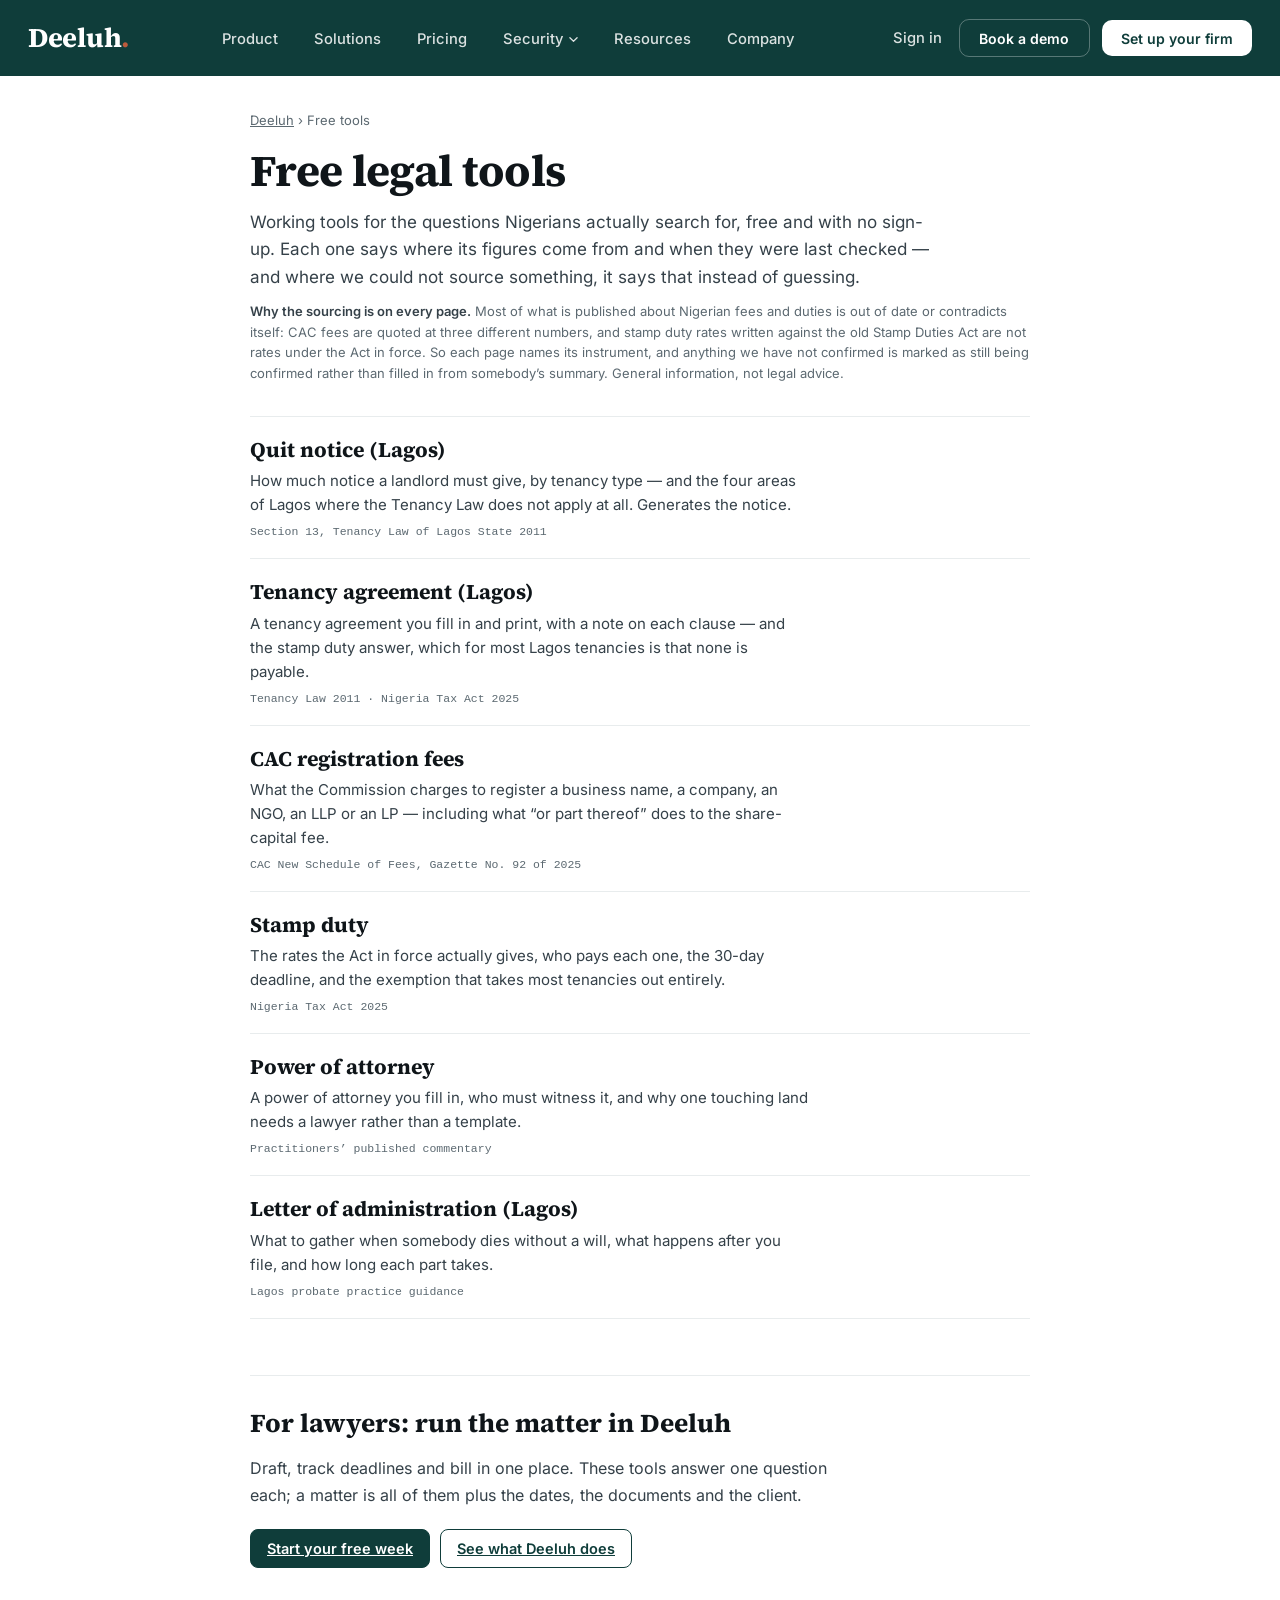
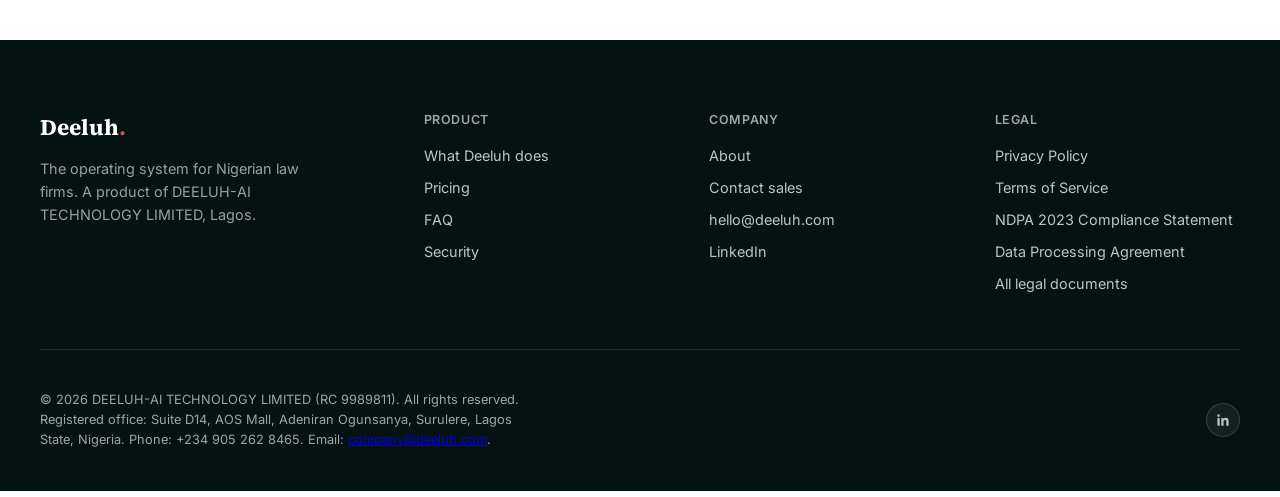
==== commit 13098713: "Fix the review findings: money parsing, one shared duty rule, real source checks Independent review " ====
--- a/tools/index.html
+++ b/tools/index.html
@@ -111,7 +111,7 @@
 
     <p class="tool-provenance"><strong>Why the sourcing is on every page.</strong> Most of what is published about
       Nigerian fees and duties is out of date or contradicts itself: CAC fees are quoted at three different numbers,
-      and stamp duty rates written before January 2026 describe a law that has been replaced. So each page names its
+      and stamp duty rates written against the old Stamp Duties Act are not rates under the Act in force. So each page names its
       instrument, and anything we have not confirmed is marked as still being confirmed rather than filled in from
       somebody&rsquo;s summary. General information, not legal advice.</p>
 
@@ -133,7 +133,7 @@
         </li>
         <li class="toolcard">
           <h2 class="toolcard__name"><a href="/tools/stamp-duty-nigeria/">Stamp duty</a></h2>
-          <p class="toolcard__what">The rates that replaced the old schedule in January 2026, who pays each one, the 30-day deadline, and the exemption that takes most tenancies out entirely.</p>
+          <p class="toolcard__what">The rates the Act in force actually gives, who pays each one, the 30-day deadline, and the exemption that takes most tenancies out entirely.</p>
           <p class="toolcard__src">Nigeria Tax Act 2025</p>
         </li>
         <li class="toolcard">
@@ -239,6 +239,26 @@
         }
       });
     }
+    /* The Security submenu's accordion. The tool pages copy the navbar markup, which includes
+       navLegalDropdown, but the first version of this script omitted its handler - and the CSS
+       keeps that submenu collapsed until `.is-open`, so on a phone the item could not be
+       expanded at all. */
+    var legal = document.getElementById('navLegalDropdown');
+    if (legal) {
+      var trigger = legal.querySelector('.navbar__mobile-dropdown-trigger');
+      if (trigger) {
+        trigger.addEventListener('click', function () {
+          var open = legal.classList.toggle('is-open');
+          trigger.setAttribute('aria-expanded', String(open));
+        });
+        window.addEventListener('resize', function () {
+          if (window.matchMedia('(min-width: 981px)').matches) {
+            legal.classList.remove('is-open');
+            trigger.setAttribute('aria-expanded', 'false');
+          }
+        });
+      }
+    }
   })();
 </script>
 
--- a/assets/tools.css
+++ b/assets/tools.css
@@ -131,3 +131,29 @@
 textarea.field__control { resize: vertical; min-height: 96px; font-size: 15px; line-height: 1.55; }
 .draft__body ol { margin: 0 0 12px; padding-left: 24px; }
 .draft__body li { margin: 0 0 6px; }
+
+/* ---- The tools index ----
+   This was written once and lost: the append was chained after a build step with &&, the build
+   failed an assertion, and the append never ran - so the index rendered as a default bulleted
+   list while everything reported success. */
+.toolgrid { list-style: none; margin: 28px 0 0; padding: 0; }
+.toolcard { border-top: 1px solid #e8eced; padding: 20px 0; }
+.toolcard:last-child { border-bottom: 1px solid #e8eced; }
+.toolcard__name { font-family: var(--font-display); font-size: 21px; line-height: 1.25; margin: 0 0 6px; }
+.toolcard__name a { color: var(--ink); text-decoration: none; }
+.toolcard__name a:hover { color: var(--brand-primary); text-decoration: underline; }
+.toolcard__name a:focus-visible { outline: 2px solid var(--brand-primary); outline-offset: 3px; }
+.toolcard__what { font-size: 15px; line-height: 1.6; color: var(--ink-2); margin: 0; max-width: 62ch; }
+.toolcard__src { font-family: "JetBrains Mono", ui-monospace, monospace; font-size: 11.5px; color: var(--ink-3);
+                 margin: 8px 0 0; }
+
+/* ---- Printing a generated instrument, not the page it came from ----
+   The first version hid only the chrome, so a notice printed with the form, the explanations and
+   the sources attached. When a draft exists it is the only thing that prints. */
+@media print {
+  body.printing-draft .tool-main > .tool-wrap > *:not(section) { display: none !important; }
+  body.printing-draft section > :not(.gate) { display: none !important; }
+  body.printing-draft .gate > :not(.draft) { display: none !important; }
+  body.printing-draft .gate { border: none !important; padding: 0 !important; }
+  body.printing-draft .draft { display: block !important; }
+}
